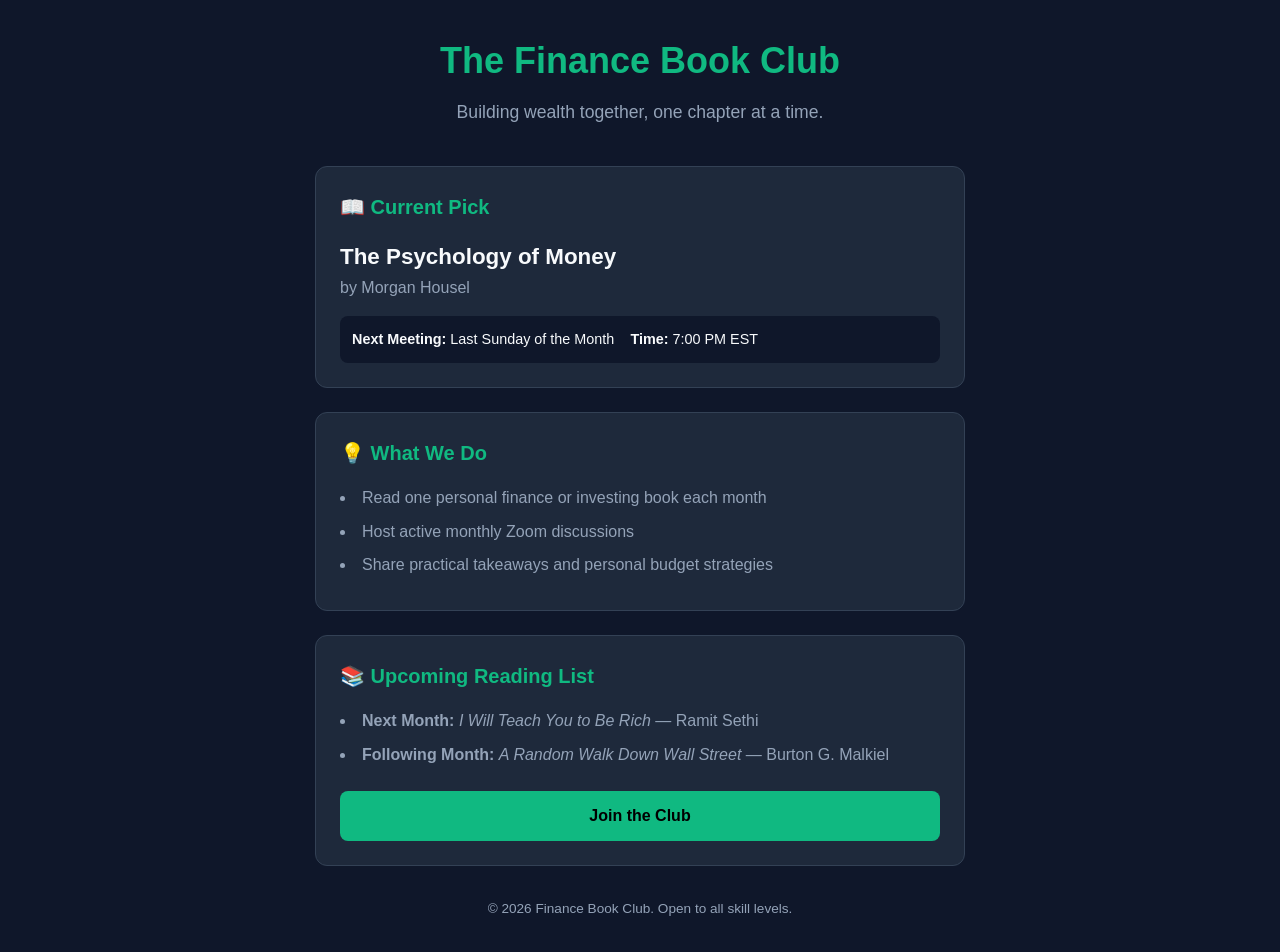
==== index.html @ fc5113dc "added index page" ====
<!DOCTYPE html>
<html lang="en">
<head>
    <meta charset="UTF-8">
    <meta name="viewport" content="width=device-width, initial-scale=1.0">
    <title>Finance Book Club</title>
    <style>
        :root {
            --bg: #0f172a;
            --card-bg: #1e293b;
            --accent: #10b981;
            --text: #f8fafc;
            --text-muted: #94a3b8;
        }

        * {
            box-sizing: border-box;
            margin: 0;
            padding: 0;
            font-family: -apple-system, BlinkMacSystemFont, "Segoe UI", Roboto, Helvetica, Arial, sans-serif;
        }

        body {
            background-color: var(--bg);
            color: var(--text);
            line-height: 1.6;
            padding: 2rem 1rem;
            display: flex;
            justify-content: center;
        }

        .container {
            max-width: 650px;
            width: 100%;
        }

        header {
            text-align: center;
            margin-bottom: 2.5rem;
        }

        h1 {
            font-size: 2.25rem;
            color: var(--accent);
            margin-bottom: 0.5rem;
        }

        p.subtitle {
            color: var(--text-muted);
            font-size: 1.1rem;
        }

        .card {
            background-color: var(--card-bg);
            border-radius: 12px;
            padding: 1.5rem;
            margin-bottom: 1.5rem;
            border: 1px solid #334155;
        }

        .card h2 {
            font-size: 1.25rem;
            margin-bottom: 1rem;
            color: var(--accent);
        }

        .book-title {
            font-size: 1.4rem;
            font-weight: bold;
        }

        .book-author {
            color: var(--text-muted);
            margin-bottom: 1rem;
        }

        .meta {
            display: flex;
            gap: 1rem;
            font-size: 0.9rem;
            background: #0f172a;
            padding: 0.75rem;
            border-radius: 8px;
        }

        ul {
            list-style-position: inside;
            color: var(--text-muted);
        }

        ul li {
            margin-bottom: 0.5rem;
        }

        .btn {
            display: inline-block;
            background-color: var(--accent);
            color: #000;
            font-weight: bold;
            padding: 0.75rem 1.5rem;
            border-radius: 8px;
            text-decoration: none;
            margin-top: 1rem;
            text-align: center;
            width: 100%;
        }

        .btn:hover {
            opacity: 0.9;
        }

        footer {
            text-align: center;
            color: var(--text-muted);
            font-size: 0.85rem;
            margin-top: 2rem;
        }
    </style>
</head>
<body>

    <div class="container">
        <header>
            <h1>The Finance Book Club</h1>
            <p class="subtitle">Building wealth together, one chapter at a time.</p>
        </header>

        <section class="card">
            <h2>📖 Current Pick</h2>
            <div class="book-title">The Psychology of Money</div>
            <div class="book-author">by Morgan Housel</div>
            <div class="meta">
                <div><strong>Next Meeting:</strong> Last Sunday of the Month</div>
                <div><strong>Time:</strong> 7:00 PM EST</div>
            </div>
        </section>

        <section class="card">
            <h2>💡 What We Do</h2>
            <ul>
                <li>Read one personal finance or investing book each month</li>
                <li>Host active monthly Zoom discussions</li>
                <li>Share practical takeaways and personal budget strategies</li>
            </ul>
        </section>

        <section class="card">
            <h2>📚 Upcoming Reading List</h2>
            <ul>
                <li><strong>Next Month:</strong> <em>I Will Teach You to Be Rich</em> — Ramit Sethi</li>
                <li><strong>Following Month:</strong> <em>A Random Walk Down Wall Street</em> — Burton G. Malkiel</li>
            </ul>
            <a href="mailto:club@example.com" class="btn">Join the Club</a>
        </section>

        <footer>
            <p>&copy; 2026 Finance Book Club. Open to all skill levels.</p>
        </footer>
    </div>

</body>
</html>
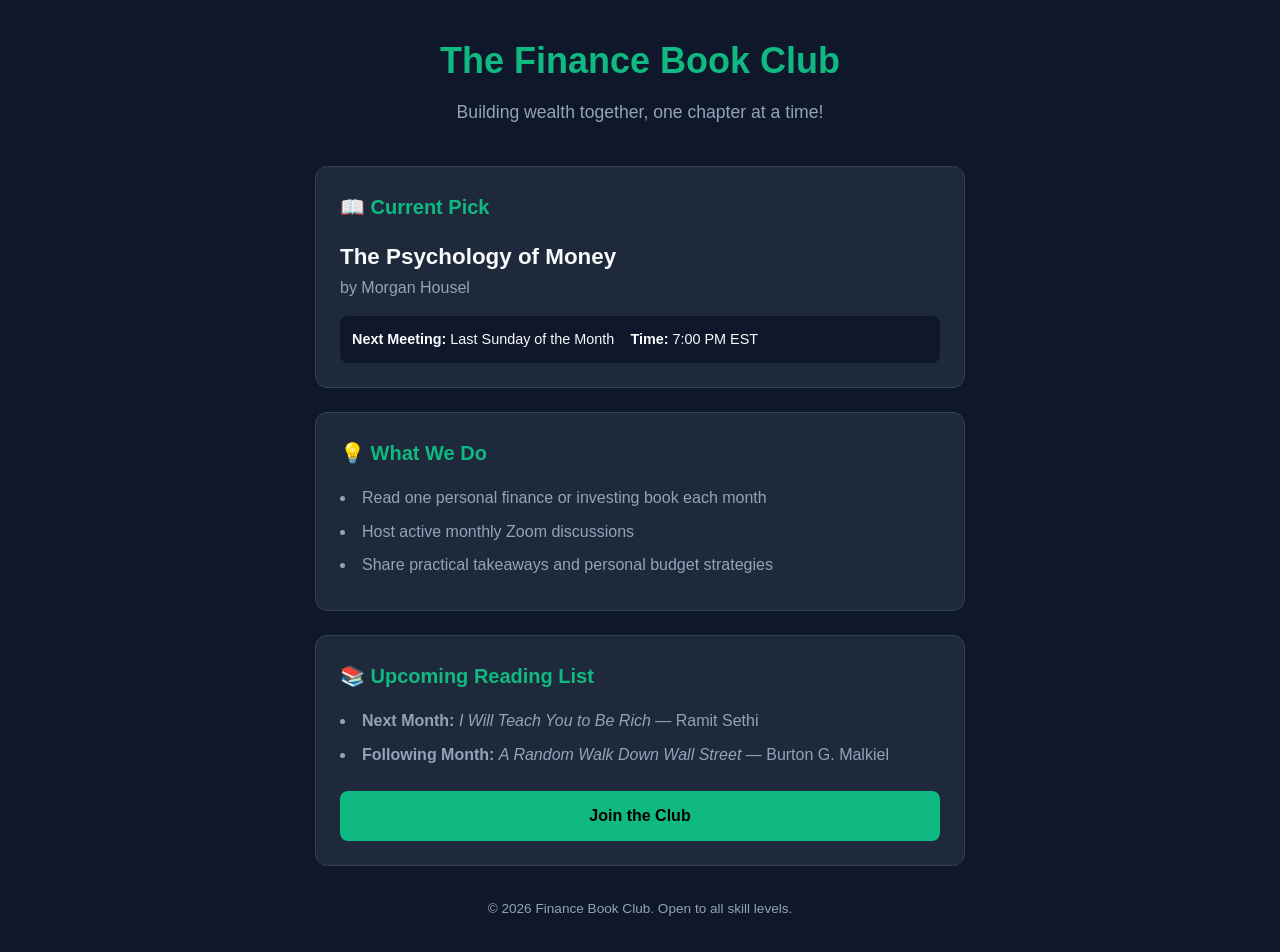
==== commit 057a1e37: "updated index page" ====
--- a/index.html
+++ b/index.html
@@ -122,7 +122,7 @@
     <div class="container">
         <header>
             <h1>The Finance Book Club</h1>
-            <p class="subtitle">Building wealth together, one chapter at a time.</p>
+            <p class="subtitle">Building wealth together, one chapter at a time!</p>
         </header>
 
         <section class="card">
